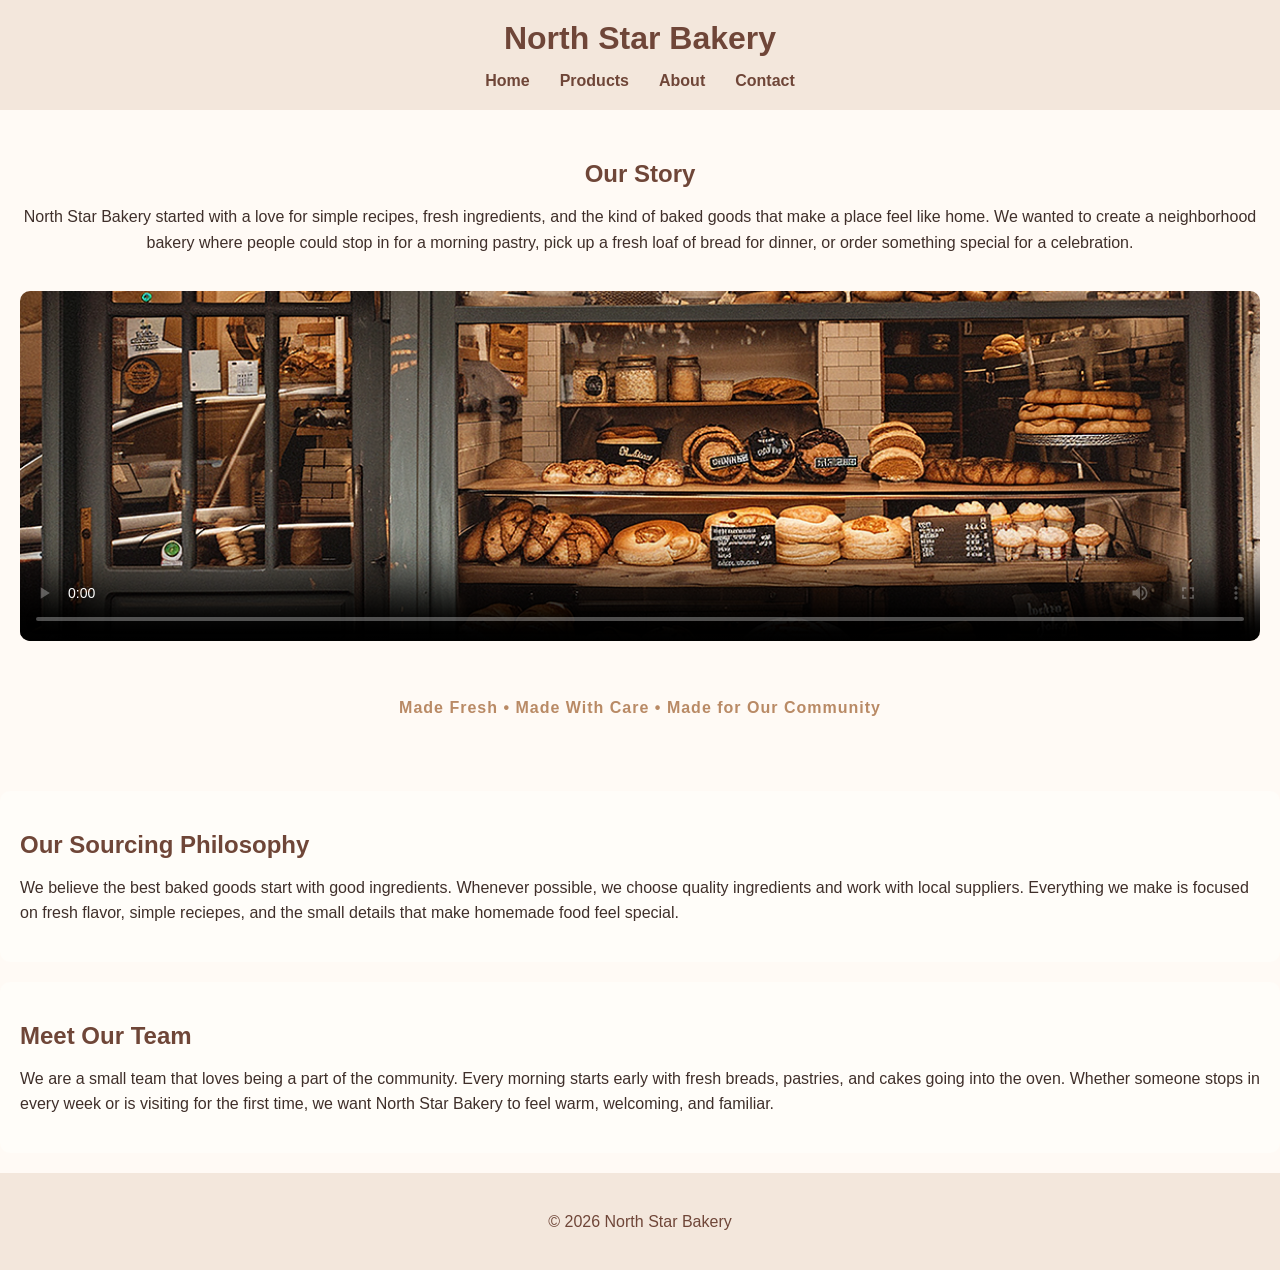
==== about.html @ 667f5254 "North Star Bakery Touchstone 3" ====
<!DOCTYPE html>
<html lang="en">
    <head>
        <meta charset="UTF-8">
        <meta name="viewport" content="width=device-width, initial-scale=1.0">
        <title>About North Star Bakery</title>
        <link rel="stylesheet" href="styles.css"
    </head>
    <body>

        <header>
            <h1>North Star Bakery</h1>

            <nav>
                <ul>
                    <li><a href="index.html">Home</a></li>
                    <li><a href="products.html">Products</a></li>
                    <li><a href="about.html">About</a></li>
                    <li><a href="contact.html">Contact</a></li>
                </ul>
            </nav>
        </header>
<main>
    <section class="about-section">
        <h2>Our Story</h2>
        <p>North Star Bakery started with a love for simple recipes, fresh ingredients, and the kind of baked goods that make a place feel like home. We wanted to create a neighborhood bakery where people could stop in for a morning pastry, pick up a fresh loaf of bread for dinner, or order something special for a celebration.</p>
        <video class="about-video" controls poster="bakery-storefront_c.png">
            <source src="bakery-behind-scenes_c.mp4" type="video/mp4">
            Your browser does not support the video element.
        </video>
        <p class="bakery-values">
            Made Fresh &bull; Made With Care &bull; Made for Our Community
        </p>
   </section>

   <section class="about-section">
    <h2>Our Sourcing Philosophy</h2>
    <p>We believe the best baked goods start with good ingredients. Whenever possible, we choose quality ingredients and work with local suppliers. Everything we make is focused on fresh flavor, simple reciepes, and the small details that make homemade food feel special.</p>
   </section>

   <section class="about-section">
    <h2>Meet Our Team</h2>
    <p>We are a small team that loves being a part of the community. Every morning starts early with fresh breads, pastries, and cakes going into the oven. Whether someone stops in every week or is visiting for the first time, we want North Star Bakery to feel warm, welcoming, and familiar.</p>
   </section>
</main>
<footer>
    <p>&copy; 2026 North Star Bakery</p>
</footer>
</body>
</html>
---- styles.css ----
body {
    font-family: Arial, sans-serif;
    margin: 0;
    padding: 0;
    background-color: #fffaf5;
    color: #3f2f2a
}

img {
    max-width: 100%;
    height: auto;
}

main {
    width: 90%
    max-width: 1000px;
    margin: 0 auto;
}

header {
    background-color: #f3e7dc;
    text-align: center;
    padding: 20px;
}

header h1 {
    margin: 0 0 15px;
    color: #6f4638;
}

nav ul {
    list-style: none;
    padding: 0;
    margin: 0;
    display: flex;
    justify-content: center;
    gap: 30px;
}

nav a {
    text-decoration: none;
    color: #6f4638;
    font-weight: bold;
}

nav a:hover {
    color: #b98a65
}

.logo {
    max-width: 300px;
    display: block;
    margin: 30px auto;
}

main img{
    width: 100%;
    max-height: 500px;
    object-fit: cover;
    border-radius: 8px;
}

section {
    margin: 20px 0;
}

h2 {
    color: #6f4638;
    margin-bottom: 12px;
}

p {
    line-height: 1.6;
}

main > section:first-child {
    text-align: center;
}

main section {
    background-color: #fffdf9;
    padding: 20px;
    border-radius: 10px;
    margin-bottom: 30px;
}

main section:first-child {
    background-color: transparent;
    padding-top: 10px;
}

footer {
    text-align: center;
    padding: 20px;
    background-color: #f3e7dc;
    color: #6f4638
}

.products-grid {
    display: flex;
    flex-direction: column;
    gap: 20px;
}

@media (min-width: 768px) {
    .products-grid {
        flex-direction: row;
        flex-wrap: wrap;
    }

    .products-grid section {
        flex: 1 1 45%;
    }
}

.products-grid section {
    background-color: #fffdf9;
    padding: 20px;
    border-radius: 10px;
    box-sizing: border-box;
}

.products-grid img{
    width: 100%;
    height: auto;
    object-fit: cover;
}

.products-grid section {
    display: flex;
    flex-direction: column;
}

.products-grid section img {
    margin-top: auto;
}

.about-section {
    background-color: #fffdf9;
    padding: 20px;
    border-radius: 10px;
    margin-bottom: 20px;
}

.bakery-values {
    text-align: center;
    font-weight: bold;
    color: #b98a65;
    letter-spacing: 1px;
    margin: 20px 0 30px;
}

.about-video {
    width: 100%;
    max-height: 350px;
    object-fit: cover;
    border-radius: 10px;
    margin: 20px 0 30px;
}

form {
    max-width: 700px;
    margin: 0 auto;
}

fieldset {
    border: 1px solid #d8c2b3;
    border-radius: 10px;
    padding: 20px;
    background-color: #fffdf9;
}

legend {
    font-weight: bold;
    color: #6f4638;
    padding: 0 8px;
}

input,
select,
textarea {
    width: 100%;
    padding: 10px;
    margin-top: 6px;
    box-sizing: border-box;
    border: 1px solid #cbb5a6;
    border-radius: 6px;
    font-family: Arial, sans-serif;
}

button {
    background-color: #6f4638;
    color: white;
    border: none;
    padding: 12px 20px;
    border-radius: 6px;
    margin-top: 10px;
    font-weight: bold;
    cursor: pointer;
}

button:hover {
    background-color: #b98a65;
}

form label {
    display: block;
    text-align: left;
    margin-top: 10px;
    font-weight: bold;
}
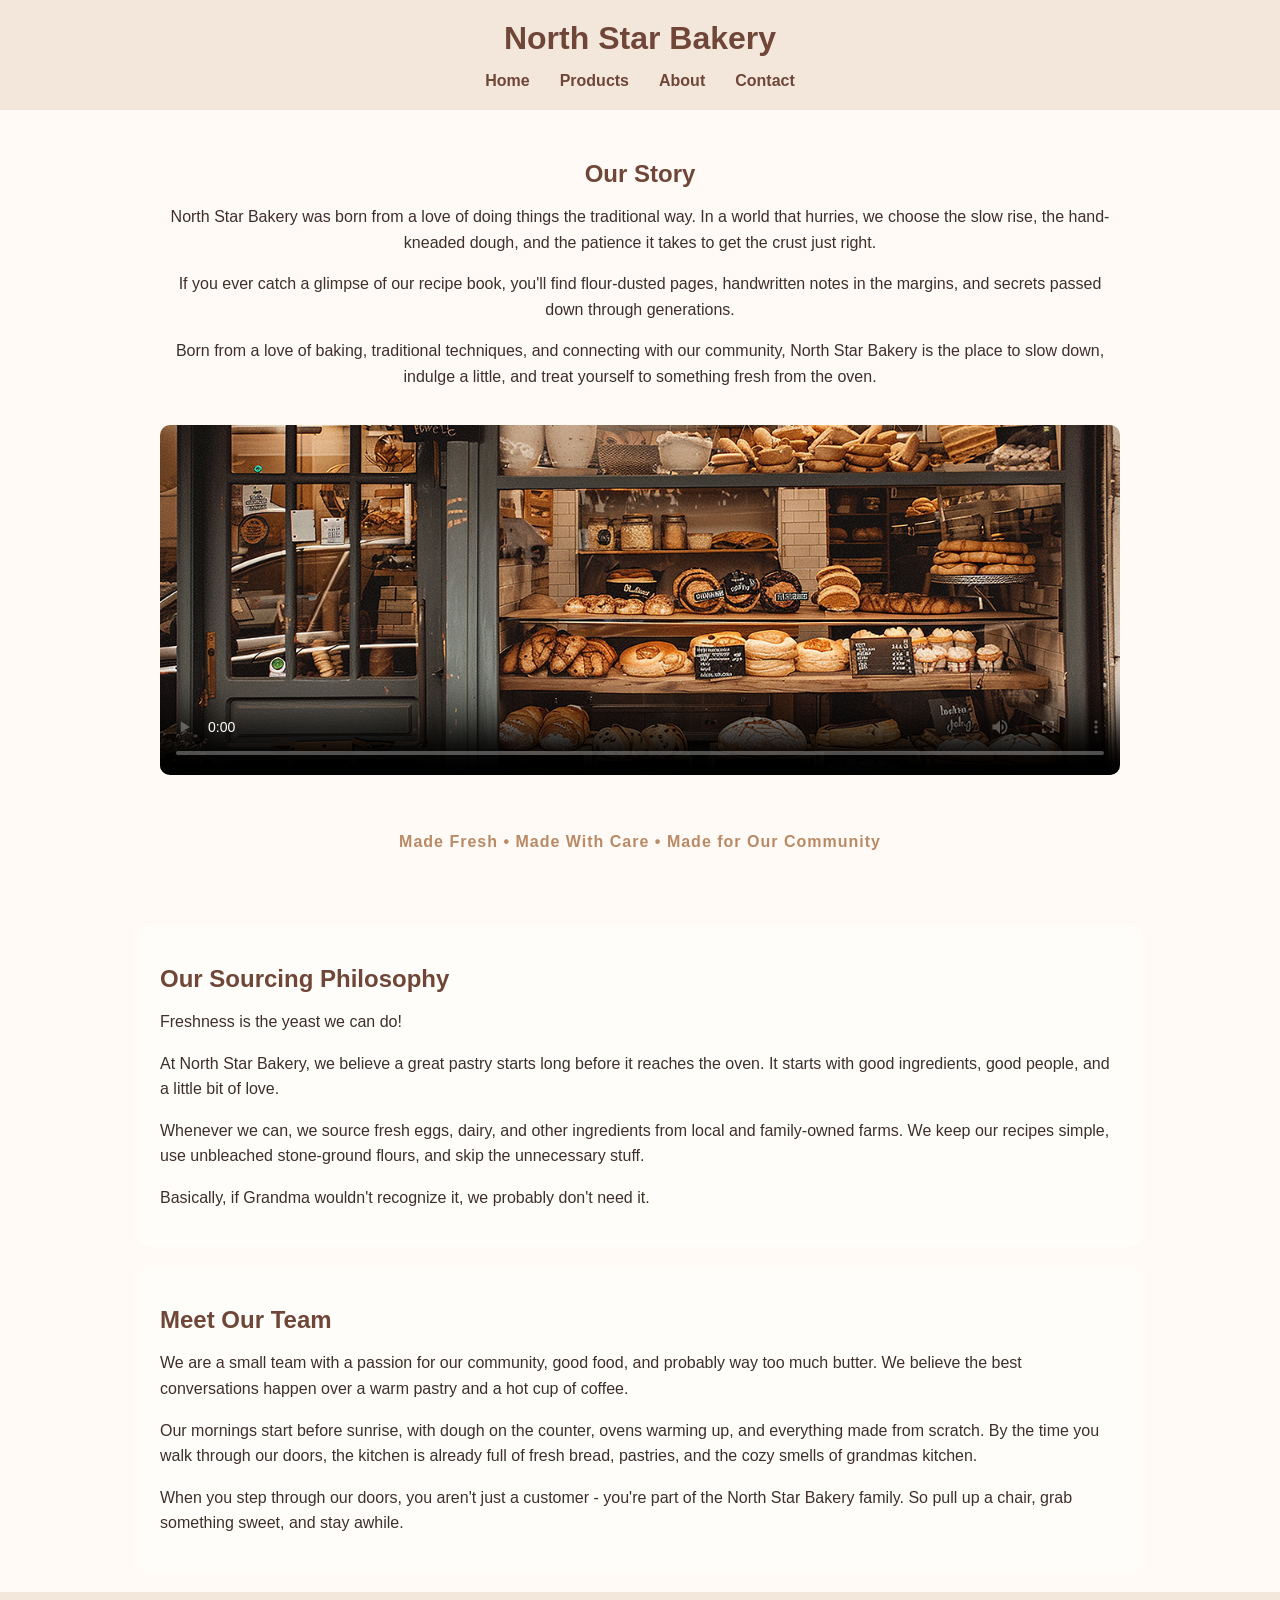
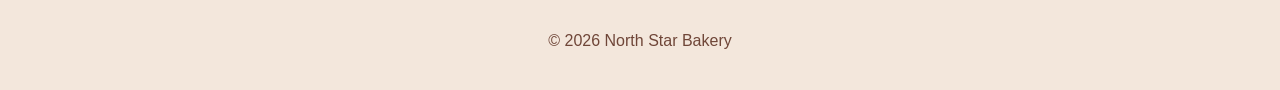
==== commit ef8d42f7: "Finish Touchstone 4 updates" ====
--- a/about.html
+++ b/about.html
@@ -23,7 +23,9 @@
 <main>
     <section class="about-section">
         <h2>Our Story</h2>
-        <p>North Star Bakery started with a love for simple recipes, fresh ingredients, and the kind of baked goods that make a place feel like home. We wanted to create a neighborhood bakery where people could stop in for a morning pastry, pick up a fresh loaf of bread for dinner, or order something special for a celebration.</p>
+        <p>North Star Bakery was born from a love of doing things the traditional way. In a world that hurries, we choose the slow rise, the hand-kneaded dough, and the patience it takes to get the crust just right.</p>
+        <p>If you ever catch a glimpse of our recipe book, you'll find flour-dusted pages, handwritten notes in the margins, and secrets passed down through generations.</p>
+        <p>Born from a love of baking, traditional techniques, and connecting with our community, North Star Bakery is the place to slow down, indulge a little, and treat yourself to something fresh from the oven.</p>
         <video class="about-video" controls poster="bakery-storefront_c.png">
             <source src="bakery-behind-scenes_c.mp4" type="video/mp4">
             Your browser does not support the video element.
@@ -35,12 +37,17 @@
 
    <section class="about-section">
     <h2>Our Sourcing Philosophy</h2>
-    <p>We believe the best baked goods start with good ingredients. Whenever possible, we choose quality ingredients and work with local suppliers. Everything we make is focused on fresh flavor, simple reciepes, and the small details that make homemade food feel special.</p>
+    <p>Freshness is the yeast we can do!</p>
+    <p>At North Star Bakery, we believe a great pastry starts long before it reaches the oven. It starts with good ingredients, good people, and a little bit of love.</p>
+    <p>Whenever we can, we source fresh eggs, dairy, and other ingredients from local and family-owned farms. We keep our recipes simple, use unbleached stone-ground flours, and skip the unnecessary stuff.</p>
+    <p>Basically, if Grandma wouldn't recognize it, we probably don't need it.</p>
    </section>
 
    <section class="about-section">
     <h2>Meet Our Team</h2>
-    <p>We are a small team that loves being a part of the community. Every morning starts early with fresh breads, pastries, and cakes going into the oven. Whether someone stops in every week or is visiting for the first time, we want North Star Bakery to feel warm, welcoming, and familiar.</p>
+    <p>We are a small team with a passion for our community, good food, and probably way too much butter. We believe the best conversations happen over a warm pastry and a hot cup of coffee.</p>
+    <p>Our mornings start before sunrise, with dough on the counter, ovens warming up, and everything made from scratch. By the time you walk through our doors, the kitchen is already full of fresh bread, pastries, and the cozy smells of grandmas kitchen.</p>
+    <p>When you step through our doors, you aren't just a customer - you're part of the North Star Bakery family. So pull up a chair, grab something sweet, and stay awhile.</p>
    </section>
 </main>
 <footer>
--- a/styles.css
+++ b/styles.css
@@ -12,7 +12,7 @@
 }
 
 main {
-    width: 90%
+    width: 90%;
     max-width: 1000px;
     margin: 0 auto;
 }
@@ -208,4 +208,4 @@
     text-align: left;
     margin-top: 10px;
     font-weight: bold;
-}+}
